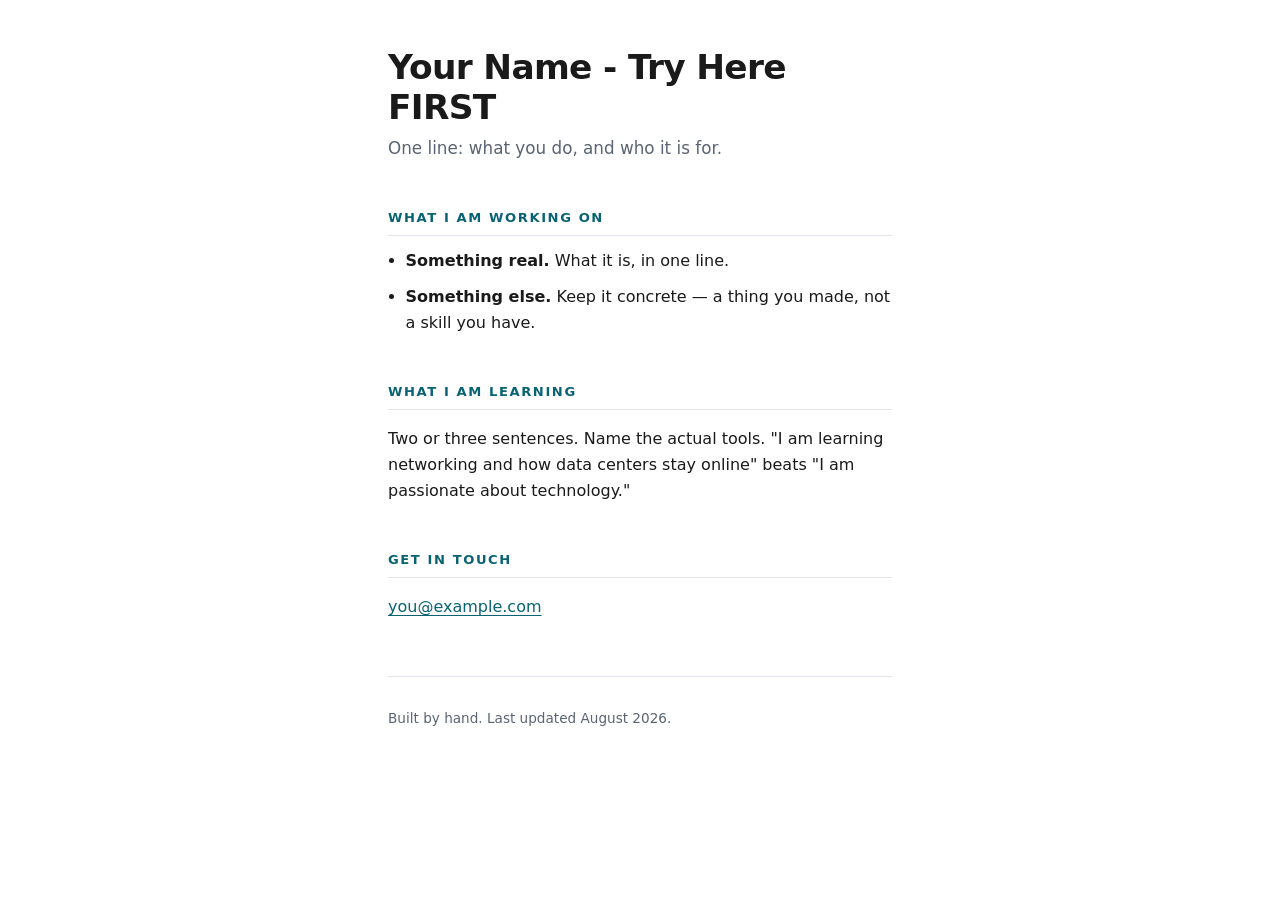
==== index.html @ 0fc4b41c "Initial commit" ====
<!doctype html>
<html lang="en">

<head>
  <meta charset="utf-8">
  <meta name="viewport" content="width=device-width, initial-scale=1">

  <!-- CHANGE THIS. It is the name on the browser tab, and it is what Google shows. -->
  <title>Your Name — what you build Test</title>

  <!-- CHANGE THIS TOO. One sentence. It is what shows under your link when someone shares it. -->
  <meta name="description" content="One sentence about who you are and what you make.">

  <link rel="stylesheet" href="styles.css">
</head>

<body>

  <header>
    <!-- Exactly ONE h1 on the page. It is your name. -->
    <h1>Your Name - Try Here FIRST</h1>
    <p class="tagline">One line: what you do, and who it is for.</p>
  </header>

  <main>

    <section>
      <h2>What I am working on</h2>
      <ul>
        <li><strong>Something real.</strong> What it is, in one line.</li>
        <li><strong>Something else.</strong> Keep it concrete — a thing you made, not a skill you have.</li>
      </ul>
    </section>

    <section>
      <h2>What I am learning</h2>
      <p>
        Two or three sentences. Name the actual tools. "I am learning networking and how data
        centers stay online" beats "I am passionate about technology."
      </p>
    </section>

    <section>
      <h2>Get in touch</h2>
      <!--
        Put an email you will still control after graduation. If you only have the school one
        today, that is fine — put it in, and change it later. That is what commits are for.
      -->
      <p><a href="mailto:you@example.com">you@example.com</a></p>
    </section>

  </main>

  <footer>
    <p>Built by hand. Last updated <!-- change this when you change the page --> August 2026.</p>
  </footer>

</body>

</html>
---- styles.css ----
/* ============================================================
   styles.css — this is YOURS to change. That is the point.
   Every value below is a decision somebody made. Change one,
   commit, and look at what happened.
   ============================================================ */

/* The custom properties. Change a colour ONCE here and it
   changes everywhere it is used further down. */
:root {
  --ink:        #1a1a1a;   /* body text */
  --muted:      #5a6472;   /* quieter text */
  --accent:     #0a6373;   /* links and rules — make this yours */
  --paper:      #ffffff;
  --line:       #e2e6ec;
  --measure:    34rem;     /* how wide a line of text gets before it wraps */
}

/* A sensible reset. Without border-box, padding makes boxes
   wider than you asked for, and nothing lines up. */
*, *::before, *::after { box-sizing: border-box; }

body {
  margin: 0 auto;
  padding: 3rem 1.25rem 4rem;
  max-width: var(--measure);
  background: var(--paper);
  color: var(--ink);
  font: 1rem/1.65 system-ui, -apple-system, "Segoe UI", Roboto, sans-serif;
}

h1 {
  margin: 0;
  font-size: 2.15rem;
  line-height: 1.15;
  letter-spacing: -0.02em;
}

.tagline {
  margin: 0.5rem 0 0;
  color: var(--muted);
  font-size: 1.05rem;
}

h2 {
  margin: 2.75rem 0 0.75rem;
  padding-bottom: 0.4rem;
  border-bottom: 1px solid var(--line);
  font-size: 0.82rem;
  font-weight: 700;
  letter-spacing: 0.12em;
  text-transform: uppercase;
  color: var(--accent);
}

ul { margin: 0; padding-left: 1.1rem; }
li { margin-bottom: 0.6rem; }

a {
  color: var(--accent);
  text-underline-offset: 3px;
}
a:hover { text-decoration: none; }

footer {
  margin-top: 3.5rem;
  padding-top: 1rem;
  border-top: 1px solid var(--line);
  color: var(--muted);
  font-size: 0.85rem;
}

/* Someone reading this on a phone is the common case, not the
   edge case. Test it there before you call the page done. */
@media (max-width: 30rem) {
  body { padding-top: 2rem; }
  h1   { font-size: 1.8rem; }
}
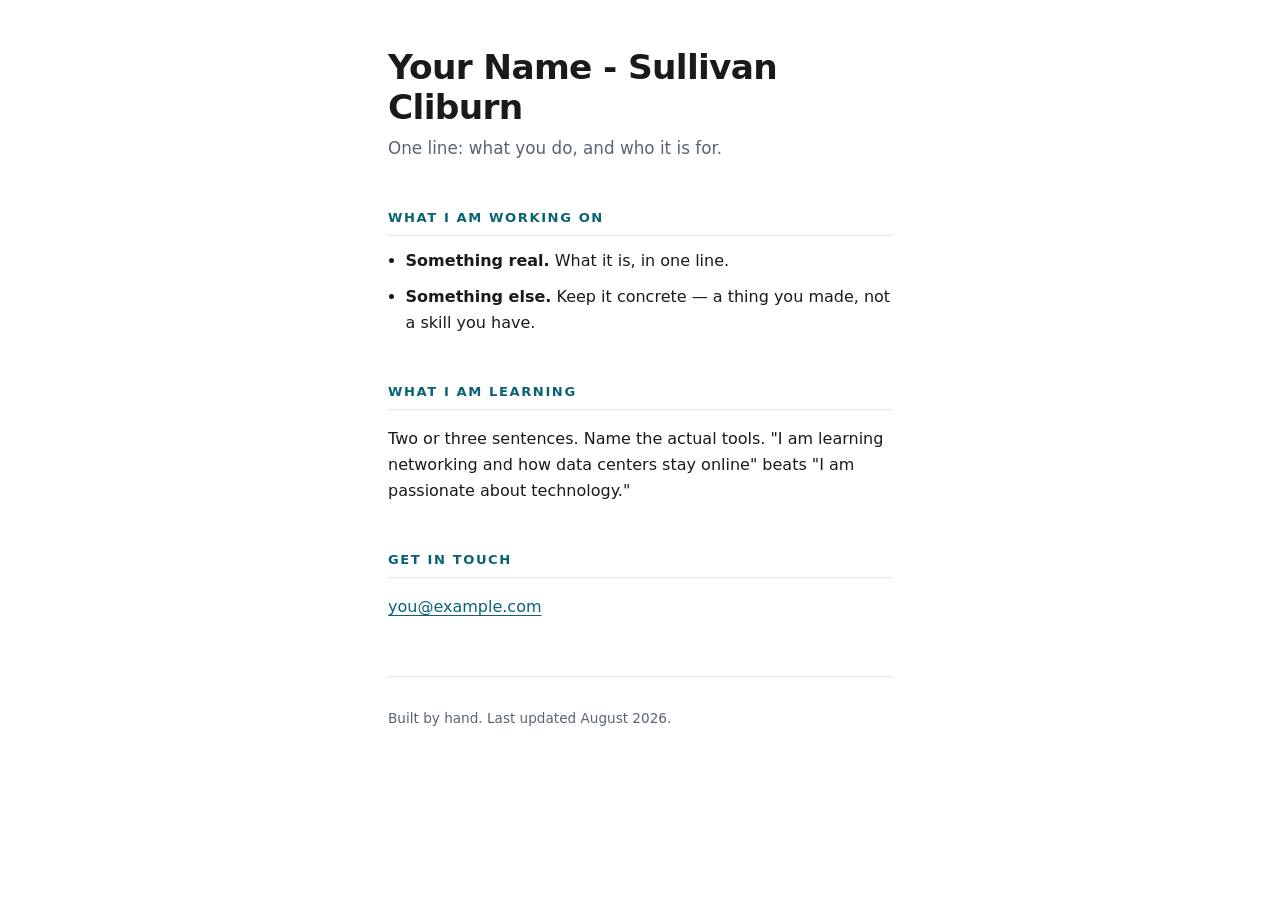
==== commit daca8580: "Day twenty four" ====
--- a/index.html
+++ b/index.html
@@ -6,7 +6,7 @@
   <meta name="viewport" content="width=device-width, initial-scale=1">
 
   <!-- CHANGE THIS. It is the name on the browser tab, and it is what Google shows. -->
-  <title>Your Name — what you build Test</title>
+  <title>Sullivan Cliburn — I want to make cool video games</title>
 
   <!-- CHANGE THIS TOO. One sentence. It is what shows under your link when someone shares it. -->
   <meta name="description" content="One sentence about who you are and what you make.">
@@ -18,7 +18,7 @@
 
   <header>
     <!-- Exactly ONE h1 on the page. It is your name. -->
-    <h1>Your Name - Try Here FIRST</h1>
+    <h1>Your Name - Sullivan Cliburn</h1>
     <p class="tagline">One line: what you do, and who it is for.</p>
   </header>
 
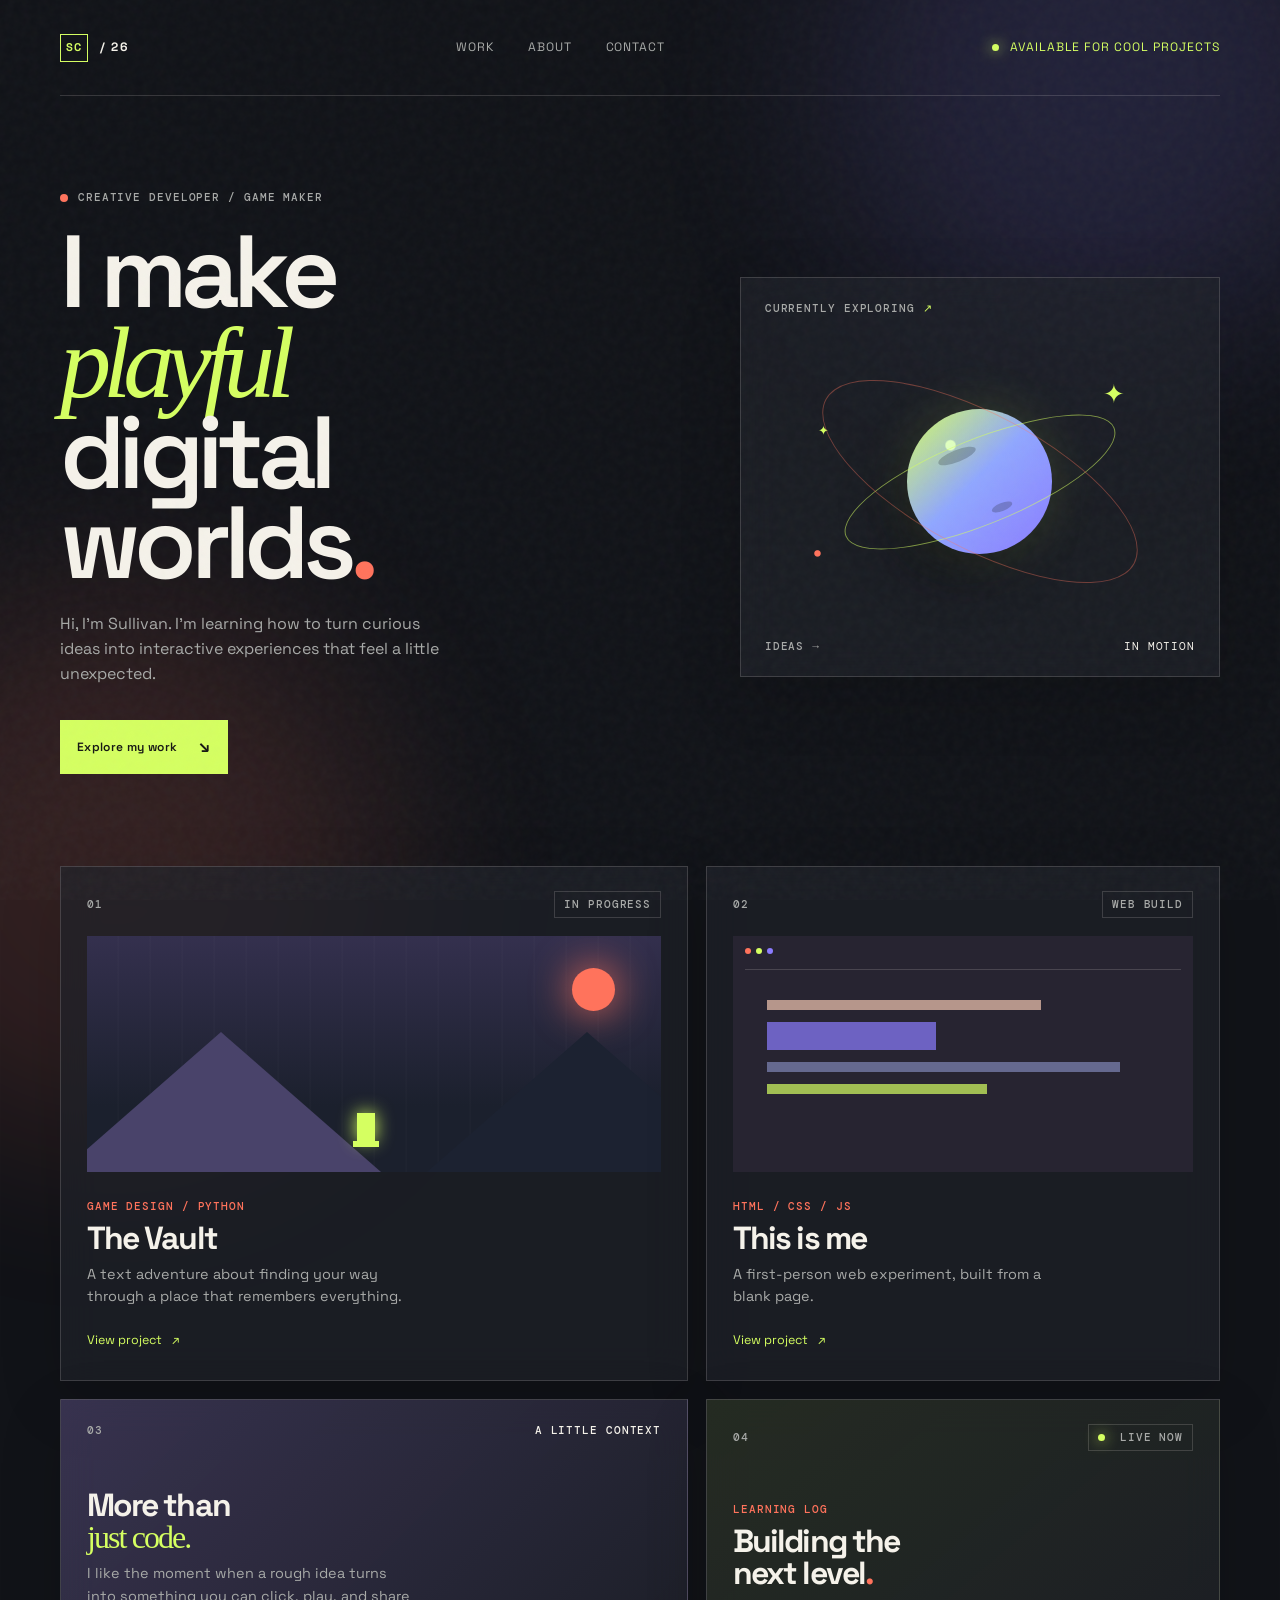
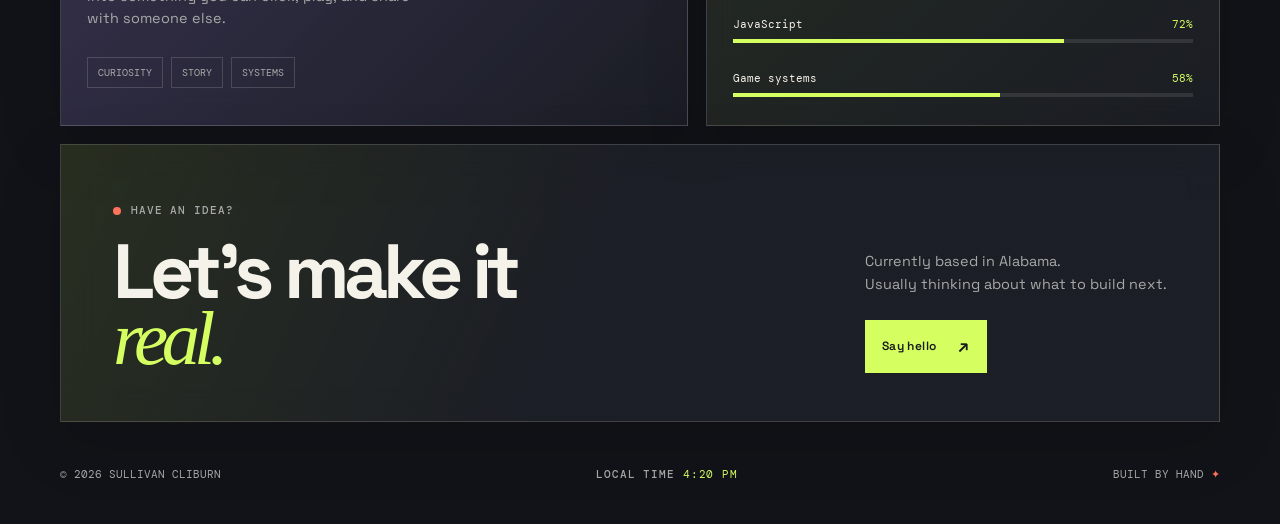
==== commit 2d8a84d2: "First time with chat" ====
--- a/index.html
+++ b/index.html
@@ -4,57 +4,120 @@
 <head>
   <meta charset="utf-8">
   <meta name="viewport" content="width=device-width, initial-scale=1">
-
-  <!-- CHANGE THIS. It is the name on the browser tab, and it is what Google shows. -->
-  <title>Sullivan Cliburn — I want to make cool video games</title>
-
-  <!-- CHANGE THIS TOO. One sentence. It is what shows under your link when someone shares it. -->
-  <meta name="description" content="One sentence about who you are and what you make.">
-
+  <meta name="description"
+    content="Sullivan Cliburn is a game-focused creative developer building playful digital worlds.">
+  <title>Sullivan Cliburn — Creative Developer</title>
+  <link rel="preconnect" href="https://fonts.googleapis.com">
+  <link rel="preconnect" href="https://fonts.gstatic.com" crossorigin>
+  <link
+    href="https://fonts.googleapis.com/css2?family=DM+Mono:wght@400;500&family=Space+Grotesk:wght@400;500;600;700&display=swap"
+    rel="stylesheet">
   <link rel="stylesheet" href="styles.css">
 </head>
 
 <body>
+  <div class="ambient ambient-one" aria-hidden="true"></div>
+  <div class="ambient ambient-two" aria-hidden="true"></div>
 
-  <header>
-    <!-- Exactly ONE h1 on the page. It is your name. -->
-    <h1>Your Name - Sullivan Cliburn</h1>
-    <p class="tagline">One line: what you do, and who it is for.</p>
+  <header class="site-header shell">
+    <a class="wordmark" href="#top" aria-label="Sullivan Cliburn home"><span>SC</span> / 26</a>
+    <nav aria-label="Main navigation">
+      <a href="#work">Work</a>
+      <a href="#about">About</a>
+      <a href="#contact">Contact</a>
+    </nav>
+    <a class="status-pill" href="#contact"><i></i> Available for cool projects</a>
   </header>
 
-  <main>
+  <main id="top" class="shell">
+    <section class="hero-grid" aria-labelledby="intro-title">
+      <div class="hero-copy reveal">
+        <p class="eyebrow"><span class="eyebrow-dot"></span> Creative developer / game maker</p>
+        <h1 id="intro-title">I make<br><em>playful</em><br>digital worlds<span class="accent-mark">.</span></h1>
+        <p class="hero-description">Hi, I’m Sullivan. I’m learning how to turn curious ideas into interactive
+          experiences that feel a little unexpected.</p>
+        <a class="button button-primary" href="#work">Explore my work <span aria-hidden="true">↘</span></a>
+      </div>
 
-    <section>
-      <h2>What I am working on</h2>
-      <ul>
-        <li><strong>Something real.</strong> What it is, in one line.</li>
-        <li><strong>Something else.</strong> Keep it concrete — a thing you made, not a skill you have.</li>
-      </ul>
+      <div class="hero-orbit glass-card reveal" data-tilt>
+        <div class="orbit-label">Currently exploring <span>↗</span></div>
+        <div class="orbit-stage" aria-label="A stylized illustration of a glowing game world">
+          <div class="planet"><span></span></div>
+          <div class="orbit-ring ring-one"></div>
+          <div class="orbit-ring ring-two"></div>
+          <span class="star star-one">✦</span>
+          <span class="star star-two">·</span>
+          <span class="star star-three">✦</span>
+        </div>
+        <div class="orbit-footer"><span>ideas →</span><strong>in motion</strong></div>
+      </div>
     </section>
 
-    <section>
-      <h2>What I am learning</h2>
-      <p>
-        Two or three sentences. Name the actual tools. "I am learning networking and how data
-        centers stay online" beats "I am passionate about technology."
-      </p>
+    <section id="work" class="bento-grid" aria-label="Selected work">
+      <article class="glass-card project-card project-main reveal" data-tilt>
+        <div class="card-top"><span class="number">01</span><span class="card-tag">In progress</span></div>
+        <div class="pixel-scene" aria-hidden="true"><span class="pixel-sun"></span><span
+            class="pixel-mountain mountain-back"></span><span class="pixel-mountain mountain-front"></span><span
+            class="pixel-player"></span></div>
+        <div class="card-content">
+          <p class="label">Game design / Python</p>
+          <h2>The Vault</h2>
+          <p>A text adventure about finding your way through a place that remembers everything.</p><a
+            href="game/README.md" class="text-link">View project <span>↗</span></a>
+        </div>
+      </article>
+
+      <article class="glass-card project-card project-secondary reveal" data-tilt>
+        <div class="card-top"><span class="number">02</span><span class="card-tag">Web build</span></div>
+        <div class="browser-art" aria-hidden="true">
+          <div class="browser-bar"><i></i><i></i><i></i></div>
+          <div class="browser-lines"><b></b><b></b><b></b><b></b></div>
+        </div>
+        <div class="card-content">
+          <p class="label">HTML / CSS / JS</p>
+          <h2>This is me</h2>
+          <p>A first-person web experiment, built from a blank page.</p><a href="assignments/01-this-is-me/index.html"
+            class="text-link">View project <span>↗</span></a>
+        </div>
+      </article>
+
+      <article class="glass-card about-card reveal" id="about">
+        <div class="card-top"><span class="number">03</span><span class="label">A little context</span></div>
+        <h2>More than<br><span>just code.</span></h2>
+        <p>I like the moment when a rough idea turns into something you can click, play, and share with someone else.
+        </p>
+        <div class="tool-row"><span>curiosity</span><span>story</span><span>systems</span></div>
+      </article>
+
+      <article class="glass-card now-card reveal">
+        <div class="card-top"><span class="number">04</span><span class="card-tag live"><i></i> Live now</span></div>
+        <p class="label">Learning log</p>
+        <h2>Building the<br>next level<span class="accent-mark">.</span></h2>
+        <div class="progress-item">
+          <div><span>JavaScript</span><b>72%</b></div><span class="progress-track"><i style="width: 72%"></i></span>
+        </div>
+        <div class="progress-item">
+          <div><span>Game systems</span><b>58%</b></div><span class="progress-track"><i style="width: 58%"></i></span>
+        </div>
+      </article>
     </section>
 
-    <section>
-      <h2>Get in touch</h2>
-      <!--
-        Put an email you will still control after graduation. If you only have the school one
-        today, that is fine — put it in, and change it later. That is what commits are for.
-      -->
-      <p><a href="mailto:you@example.com">you@example.com</a></p>
+    <section id="contact" class="contact-strip glass-card reveal">
+      <div>
+        <p class="eyebrow"><span class="eyebrow-dot"></span> Have an idea?</p>
+        <h2>Let’s make it<br><em>real.</em></h2>
+      </div>
+      <div class="contact-action">
+        <p>Currently based in Alabama.<br>Usually thinking about what to build next.</p><a class="button button-light"
+          href="mailto:you@example.com">Say hello <span aria-hidden="true">↗</span></a>
+      </div>
     </section>
-
   </main>
 
-  <footer>
-    <p>Built by hand. Last updated <!-- change this when you change the page --> August 2026.</p>
-  </footer>
+  <footer class="site-footer shell"><span>© 2026 Sullivan Cliburn</span><span class="footer-clock">Local time <strong
+        id="clock">--:--</strong></span><span>Built by hand <span class="heart">✦</span></span></footer>
 
+  <script src="app.js"></script>
 </body>
 
 </html>
--- a/styles.css
+++ b/styles.css
@@ -1,77 +1,767 @@
-/* ============================================================
-   styles.css — this is YOURS to change. That is the point.
-   Every value below is a decision somebody made. Change one,
-   commit, and look at what happened.
-   ============================================================ */
-
-/* The custom properties. Change a colour ONCE here and it
-   changes everywhere it is used further down. */
 :root {
-  --ink:        #1a1a1a;   /* body text */
-  --muted:      #5a6472;   /* quieter text */
-  --accent:     #0a6373;   /* links and rules — make this yours */
-  --paper:      #ffffff;
-  --line:       #e2e6ec;
-  --measure:    34rem;     /* how wide a line of text gets before it wraps */
-}
-
-/* A sensible reset. Without border-box, padding makes boxes
-   wider than you asked for, and nothing lines up. */
-*, *::before, *::after { box-sizing: border-box; }
+  --ink: #f5f2ea;
+  --muted: #a8aaa8;
+  --line: rgba(245, 242, 234, .16);
+  --acid: #d5ff61;
+  --coral: #ff735c;
+  --violet: #8b7cff;
+  --night: #111318;
+  --panel: rgba(31, 34, 42, .68);
+}
+
+*,
+*::before,
+*::after {
+  box-sizing: border-box;
+}
+
+html {
+  scroll-behavior: smooth;
+}
 
 body {
-  margin: 0 auto;
-  padding: 3rem 1.25rem 4rem;
-  max-width: var(--measure);
-  background: var(--paper);
+  margin: 0;
+  min-width: 320px;
+  background: #111318;
   color: var(--ink);
-  font: 1rem/1.65 system-ui, -apple-system, "Segoe UI", Roboto, sans-serif;
+  font: 400 16px/1.55 "Space Grotesk", sans-serif;
+  overflow-x: hidden;
+}
+
+body::before {
+  content: "";
+  position: fixed;
+  inset: 0;
+  opacity: .22;
+  pointer-events: none;
+  background-image: url("data:image/svg+xml,%3Csvg viewBox='0 0 160 160' xmlns='http://www.w3.org/2000/svg'%3E%3Cfilter id='n'%3E%3CfeTurbulence type='fractalNoise' baseFrequency='.7' numOctaves='4' stitchTiles='stitch'/%3E%3C/filter%3E%3Crect width='100%25' height='100%25' filter='url(%23n)' opacity='.15'/%3E%3C/svg%3E");
+  z-index: 10;
+}
+
+a {
+  color: inherit;
+  text-decoration: none;
+}
+
+.shell {
+  width: min(1160px, calc(100% - 64px));
+  margin-inline: auto;
+}
+
+.ambient {
+  position: fixed;
+  width: 34rem;
+  height: 34rem;
+  border-radius: 50%;
+  filter: blur(100px);
+  opacity: .14;
+  pointer-events: none;
+  z-index: -1;
+  animation: drift 18s ease-in-out infinite alternate;
+}
+
+.ambient-one {
+  background: var(--violet);
+  top: -12rem;
+  right: -6rem;
+}
+
+.ambient-two {
+  background: var(--coral);
+  bottom: -15rem;
+  left: -10rem;
+  animation-delay: -8s;
+}
+
+.site-header {
+  display: flex;
+  align-items: center;
+  justify-content: space-between;
+  height: 96px;
+  border-bottom: 1px solid var(--line);
+  font-size: .76rem;
+  letter-spacing: .08em;
+  text-transform: uppercase;
+}
+
+.wordmark {
+  font-weight: 700;
+  letter-spacing: .12em;
+}
+
+.wordmark span {
+  display: inline-grid;
+  place-items: center;
+  width: 28px;
+  height: 28px;
+  margin-right: 8px;
+  border: 1px solid var(--acid);
+  color: var(--acid);
+  font-size: .7rem;
+}
+
+nav {
+  display: flex;
+  gap: 34px;
+  color: var(--muted);
+}
+
+nav a {
+  transition: color .2s ease;
+}
+
+nav a:hover {
+  color: var(--acid);
+}
+
+.status-pill {
+  color: var(--acid);
+}
+
+.status-pill i,
+.live i {
+  display: inline-block;
+  width: 7px;
+  height: 7px;
+  margin-right: 7px;
+  border-radius: 50%;
+  background: var(--acid);
+  box-shadow: 0 0 14px var(--acid);
+  animation: pulse 2s ease-in-out infinite;
+}
+
+.hero-grid {
+  display: grid;
+  grid-template-columns: 1.1fr .9fr;
+  align-items: center;
+  gap: 8%;
+  min-height: 575px;
+  padding: 84px 0 92px;
+}
+
+.eyebrow,
+.label,
+.number,
+.card-tag,
+.orbit-label,
+.orbit-footer,
+.footer-clock {
+  font: 500 .7rem/1.2 "DM Mono", monospace;
+  letter-spacing: .08em;
+  text-transform: uppercase;
+}
+
+.eyebrow {
+  display: flex;
+  align-items: center;
+  gap: 10px;
+  color: var(--muted);
+}
+
+.eyebrow-dot {
+  width: 8px;
+  height: 8px;
+  border-radius: 50%;
+  background: var(--coral);
 }
 
 h1 {
-  margin: 0;
-  font-size: 2.15rem;
-  line-height: 1.15;
-  letter-spacing: -0.02em;
-}
-
-.tagline {
-  margin: 0.5rem 0 0;
-  color: var(--muted);
-  font-size: 1.05rem;
-}
-
-h2 {
-  margin: 2.75rem 0 0.75rem;
-  padding-bottom: 0.4rem;
+  max-width: 700px;
+  margin: 22px 0 24px;
+  font-size: clamp(4rem, 8vw, 7.8rem);
+  line-height: .88;
+  font-weight: 600;
+  letter-spacing: -.065em;
+}
+
+h1 em,
+.contact-strip em {
+  color: var(--acid);
+  font-family: Georgia, serif;
+  font-weight: 400;
+  letter-spacing: -.08em;
+}
+
+.accent-mark {
+  color: var(--coral);
+}
+
+.hero-description {
+  max-width: 390px;
+  margin-bottom: 34px;
+  color: var(--muted);
+  font-size: 1rem;
+}
+
+.button {
+  display: inline-flex;
+  align-items: center;
+  gap: 22px;
+  padding: 13px 17px;
+  font-size: .75rem;
+  font-weight: 600;
+  letter-spacing: .03em;
+  transition: transform .25s ease, background .25s ease;
+}
+
+.button:hover {
+  transform: translateY(-3px);
+}
+
+.button span {
+  font-size: 1.1rem;
+}
+
+.button-primary {
+  background: var(--acid);
+  color: #151713;
+}
+
+.button-primary:hover {
+  background: #e1ff91;
+}
+
+.glass-card {
+  border: 1px solid var(--line);
+  background: var(--panel);
+  backdrop-filter: blur(18px);
+  -webkit-backdrop-filter: blur(18px);
+  box-shadow: 0 20px 60px rgba(0, 0, 0, .14);
+}
+
+.hero-orbit {
+  position: relative;
+  min-height: 400px;
+  overflow: hidden;
+}
+
+.orbit-label {
+  position: absolute;
+  top: 24px;
+  left: 24px;
+  color: var(--muted);
+}
+
+.orbit-label span {
+  color: var(--acid);
+}
+
+.orbit-stage {
+  position: absolute;
+  inset: 60px 20px 50px;
+  display: grid;
+  place-items: center;
+  perspective: 700px;
+}
+
+.planet {
+  width: 145px;
+  height: 145px;
+  border-radius: 50%;
+  background: radial-gradient(circle at 30% 25%, #e0ffc0 0 3%, transparent 4%), linear-gradient(135deg, var(--acid), #90a7ff 48%, var(--violet));
+  box-shadow: -20px 26px 50px rgba(0, 0, 0, .3), 0 0 50px rgba(213, 255, 97, .16);
+  animation: float 5s ease-in-out infinite;
+}
+
+.planet::before,
+.planet::after {
+  content: "";
+  position: absolute;
+  width: 40px;
+  height: 12px;
+  border-radius: 50%;
+  background: rgba(24, 29, 35, .24);
+  transform: rotate(-22deg);
+}
+
+.planet::before {
+  margin: 41px 0 0 30px;
+}
+
+.planet::after {
+  margin: 94px 0 0 84px;
+  width: 22px;
+  height: 8px;
+}
+
+.orbit-ring {
+  position: absolute;
+  width: 290px;
+  height: 86px;
+  border: 1px solid rgba(213, 255, 97, .55);
+  border-radius: 50%;
+  transform: rotate(-22deg);
+}
+
+.ring-two {
+  width: 350px;
+  height: 135px;
+  border-color: rgba(255, 115, 92, .38);
+  transform: rotate(28deg);
+}
+
+.star {
+  position: absolute;
+  color: var(--acid);
+}
+
+.star-one {
+  top: 13%;
+  right: 17%;
+  font-size: 1.6rem;
+  animation: blink 3s infinite;
+}
+
+.star-two {
+  bottom: 13%;
+  left: 12%;
+  color: var(--coral);
+  font-size: 3rem;
+}
+
+.star-three {
+  top: 29%;
+  left: 13%;
+  font-size: .8rem;
+}
+
+.orbit-footer {
+  position: absolute;
+  bottom: 22px;
+  right: 24px;
+  left: 24px;
+  display: flex;
+  justify-content: space-between;
+  color: var(--muted);
+}
+
+.orbit-footer strong {
+  color: var(--ink);
+  font-weight: 400;
+}
+
+.bento-grid {
+  display: grid;
+  grid-template-columns: 1.1fr .9fr;
+  gap: 18px;
+}
+
+.project-card {
+  overflow: hidden;
+  min-height: 445px;
+}
+
+.card-top {
+  display: flex;
+  justify-content: space-between;
+  align-items: center;
+  padding: 24px 26px 0;
+}
+
+.number {
+  color: var(--muted);
+}
+
+.card-tag {
+  padding: 6px 9px;
+  border: 1px solid var(--line);
+  color: var(--muted);
+}
+
+.card-content {
+  padding: 0 26px 28px;
+}
+
+.card-content .label,
+.now-card .label {
+  color: var(--coral);
+  margin: 0 0 8px;
+}
+
+.card-content h2,
+.about-card h2,
+.now-card h2 {
+  margin: 0 0 9px;
+  font-size: 2rem;
+  line-height: 1;
+  letter-spacing: -.06em;
+}
+
+.card-content p:not(.label),
+.about-card p {
+  max-width: 330px;
+  margin: 0 0 20px;
+  color: var(--muted);
+  font-size: .9rem;
+}
+
+.text-link {
+  color: var(--acid);
+  font-size: .78rem;
+}
+
+.text-link span {
+  margin-left: 7px;
+}
+
+.pixel-scene {
+  position: relative;
+  height: 236px;
+  margin: 18px 26px 28px;
+  overflow: hidden;
+  background: linear-gradient(#34304e, #1b202d 72%);
+}
+
+.pixel-scene::before {
+  content: "";
+  position: absolute;
+  inset: 0;
+  opacity: .4;
+  background: repeating-linear-gradient(90deg, transparent 0 30px, rgba(255, 255, 255, .04) 31px 32px);
+}
+
+.pixel-sun {
+  position: absolute;
+  top: 32px;
+  right: 46px;
+  width: 43px;
+  height: 43px;
+  border-radius: 50%;
+  background: var(--coral);
+  box-shadow: 0 0 40px var(--coral);
+}
+
+.pixel-mountain {
+  position: absolute;
+  bottom: 0;
+  width: 0;
+  height: 0;
+  border-right: 160px solid transparent;
+  border-bottom: 140px solid #24283b;
+  border-left: 160px solid transparent;
+}
+
+.mountain-back {
+  left: -26px;
+  border-bottom-color: #49436a;
+}
+
+.mountain-front {
+  right: -86px;
+  border-bottom-color: #1c2231;
+}
+
+.pixel-player {
+  position: absolute;
+  bottom: 31px;
+  left: 47%;
+  width: 18px;
+  height: 28px;
+  background: var(--acid);
+  box-shadow: 0 0 18px var(--acid);
+}
+
+.pixel-player::after {
+  content: "";
+  position: absolute;
+  bottom: -6px;
+  left: -4px;
+  width: 26px;
+  height: 6px;
+  background: var(--acid);
+}
+
+.browser-art {
+  height: 236px;
+  margin: 18px 26px 28px;
+  padding: 12px;
+  background: #272431;
+}
+
+.browser-bar {
+  display: flex;
+  gap: 5px;
+  padding-bottom: 15px;
   border-bottom: 1px solid var(--line);
-  font-size: 0.82rem;
-  font-weight: 700;
-  letter-spacing: 0.12em;
+}
+
+.browser-bar i {
+  width: 6px;
+  height: 6px;
+  border-radius: 50%;
+  background: var(--coral);
+}
+
+.browser-bar i:nth-child(2) {
+  background: var(--acid);
+}
+
+.browser-bar i:nth-child(3) {
+  background: var(--violet);
+}
+
+.browser-lines {
+  display: grid;
+  gap: 12px;
+  padding: 30px 22px;
+}
+
+.browser-lines b {
+  display: block;
+  height: 10px;
+  width: 70%;
+  background: #f3c7b1;
+  opacity: .7;
+}
+
+.browser-lines b:nth-child(2) {
+  width: 43%;
+  height: 28px;
+  background: var(--violet);
+}
+
+.browser-lines b:nth-child(3) {
+  width: 90%;
+  background: #7f87b7;
+}
+
+.browser-lines b:nth-child(4) {
+  width: 56%;
+  background: var(--acid);
+}
+
+.about-card,
+.now-card {
+  padding: 24px 26px 28px;
+  min-height: 300px;
+}
+
+.about-card {
+  background: linear-gradient(135deg, rgba(80, 71, 114, .62), rgba(31, 34, 42, .68));
+}
+
+.about-card .card-top,
+.now-card .card-top {
+  padding: 0 0 52px;
+}
+
+.about-card h2 span {
+  color: var(--acid);
+  font-family: Georgia, serif;
+  font-weight: 400;
+}
+
+.tool-row {
+  display: flex;
+  flex-wrap: wrap;
+  gap: 8px;
+  margin-top: 28px;
+}
+
+.tool-row span {
+  padding: 8px 10px;
+  border: 1px solid var(--line);
+  color: var(--muted);
+  font: .65rem "DM Mono", monospace;
   text-transform: uppercase;
-  color: var(--accent);
-}
-
-ul { margin: 0; padding-left: 1.1rem; }
-li { margin-bottom: 0.6rem; }
-
-a {
-  color: var(--accent);
-  text-underline-offset: 3px;
-}
-a:hover { text-decoration: none; }
-
-footer {
-  margin-top: 3.5rem;
-  padding-top: 1rem;
-  border-top: 1px solid var(--line);
-  color: var(--muted);
-  font-size: 0.85rem;
-}
-
-/* Someone reading this on a phone is the common case, not the
-   edge case. Test it there before you call the page done. */
-@media (max-width: 30rem) {
-  body { padding-top: 2rem; }
-  h1   { font-size: 1.8rem; }
-}
+}
+
+.now-card {
+  background: linear-gradient(140deg, rgba(45, 53, 39, .74), rgba(31, 34, 42, .68));
+}
+
+.progress-item {
+  margin-top: 28px;
+  font: .7rem "DM Mono", monospace;
+}
+
+.progress-item div {
+  display: flex;
+  justify-content: space-between;
+  margin-bottom: 8px;
+}
+
+.progress-item b {
+  color: var(--acid);
+  font-weight: 400;
+}
+
+.progress-track {
+  display: block;
+  height: 4px;
+  background: rgba(255, 255, 255, .1);
+}
+
+.progress-track i {
+  display: block;
+  height: 100%;
+  background: var(--acid);
+}
+
+.contact-strip {
+  display: flex;
+  justify-content: space-between;
+  align-items: end;
+  gap: 32px;
+  margin: 18px 0 24px;
+  padding: 48px 52px;
+  background: linear-gradient(115deg, rgba(213, 255, 97, .12), rgba(31, 34, 42, .78) 45%);
+}
+
+.contact-strip h2 {
+  margin: 20px 0 0;
+  font-size: clamp(3rem, 6vw, 5.6rem);
+  line-height: .87;
+  letter-spacing: -.07em;
+}
+
+.contact-action {
+  min-width: 240px;
+}
+
+.contact-action p {
+  color: var(--muted);
+  font-size: .9rem;
+  margin: 0 0 25px;
+}
+
+.button-light {
+  background: var(--ink);
+  color: #17191c;
+  background: var(--acid);
+}
+
+.site-footer {
+  display: flex;
+  justify-content: space-between;
+  padding: 22px 0 42px;
+  color: var(--muted);
+  font: .66rem "DM Mono", monospace;
+  text-transform: uppercase;
+}
+
+.footer-clock strong {
+  color: var(--acid);
+  font-weight: 400;
+}
+
+.heart {
+  color: var(--coral);
+}
+
+.reveal {
+  opacity: 0;
+  transform: translateY(20px);
+  transition: opacity .8s ease, transform .8s ease;
+}
+
+.reveal.visible {
+  opacity: 1;
+  transform: translateY(0);
+}
+
+.project-card:nth-child(2) {
+  transition-delay: .12s;
+}
+
+.about-card {
+  transition-delay: .16s;
+}
+
+.now-card {
+  transition-delay: .22s;
+}
+
+.contact-strip {
+  transition-delay: .08s;
+}
+
+@keyframes drift {
+  to {
+    transform: translate(70px, 40px) scale(1.15);
+  }
+}
+
+@keyframes float {
+  50% {
+    transform: translateY(-13px) rotate(5deg);
+  }
+}
+
+@keyframes pulse {
+  50% {
+    opacity: .35;
+  }
+}
+
+@keyframes blink {
+  50% {
+    opacity: .2;
+    transform: scale(.7);
+  }
+}
+
+@media (max-width: 760px) {
+  .shell {
+    width: min(100% - 36px, 560px);
+  }
+
+  .site-header {
+    height: 76px;
+  }
+
+  .site-header nav {
+    display: none;
+  }
+
+  .status-pill {
+    font-size: .62rem;
+  }
+
+  .hero-grid {
+    grid-template-columns: 1fr;
+    gap: 48px;
+    padding: 68px 0;
+  }
+
+  .hero-orbit {
+    min-height: 340px;
+  }
+
+  .bento-grid {
+    grid-template-columns: 1fr;
+  }
+
+  .project-card {
+    min-height: 0;
+  }
+
+  .contact-strip {
+    display: block;
+    padding: 36px 26px;
+  }
+
+  .contact-action {
+    margin-top: 34px;
+  }
+
+  .site-footer {
+    gap: 15px;
+    flex-wrap: wrap;
+  }
+
+  .site-footer>span:last-child {
+    display: none;
+  }
+}
+
+@media (prefers-reduced-motion: reduce) {
+
+  *,
+  *::before,
+  *::after {
+    animation-duration: .01ms !important;
+    transition-duration: .01ms !important;
+    scroll-behavior: auto !important;
+  }
+}
